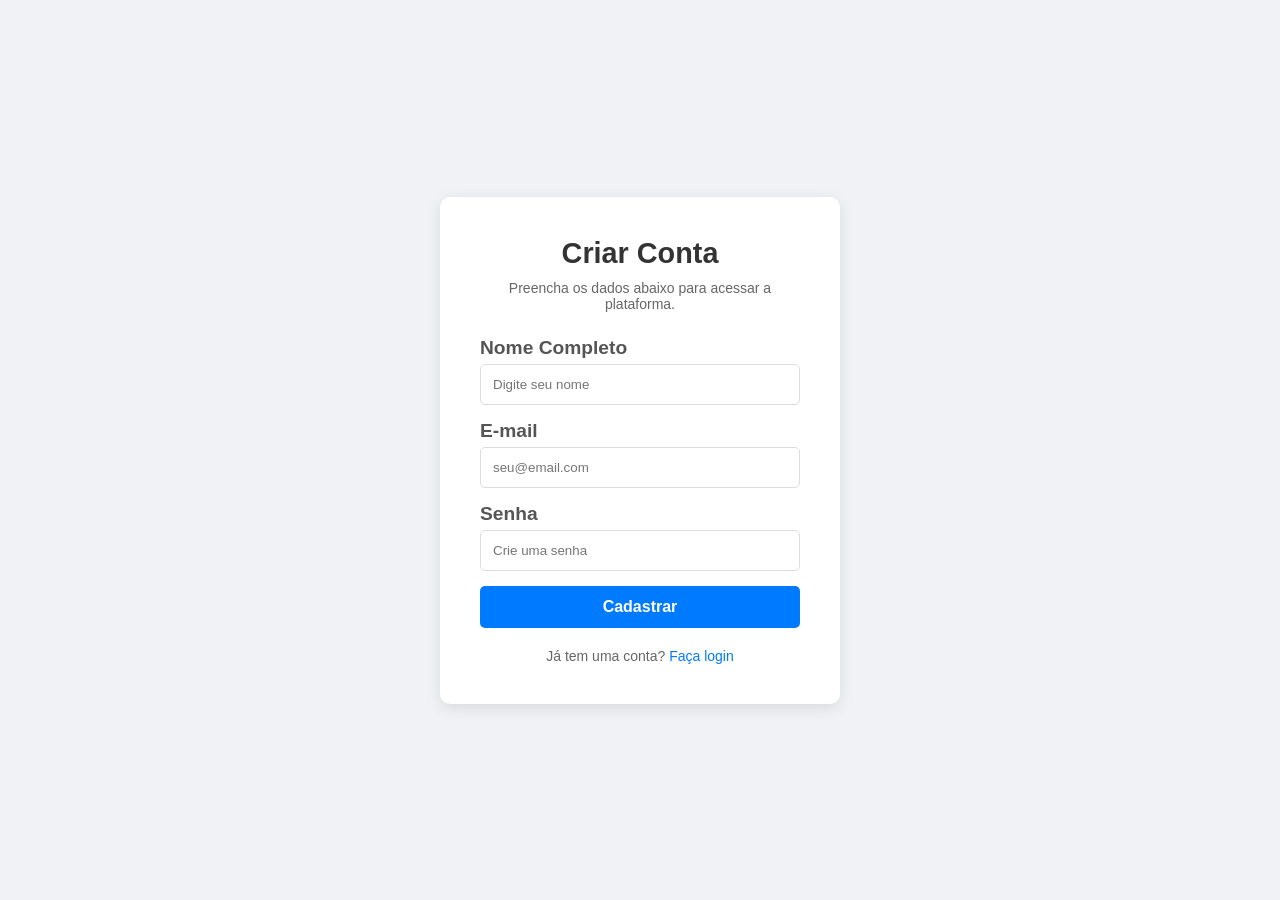
==== cadastro.html @ e16d7cc8 "Add files via upload" ====
<!DOCTYPE html>
<html lang="pt-br">
<head>
    <meta charset="UTF-8">
    <meta name="viewport" content="width=device-width, initial-scale=1.0">
    <title>Página de Cadastro</title>
    <link rel="stylesheet" href="style.css">
</head>
<body>

    <div class="cadastro-container">
        <h2>Criar Conta</h2>
        <p>Preencha os dados abaixo para acessar a plataforma.</p>
        
        <form action="#">
            <div class="input-group">
                <label for="nome">Nome Completo</label>
                <input type="text" id="nome" placeholder="Digite seu nome" required>
            </div>

            <div class="input-group">
                <label for="email">E-mail</label>
                <input type="email" id="email" placeholder="seu@email.com" required>
            </div>

            <div class="input-group">
                <label for="password">Senha</label>
                <input type="password" id="password" placeholder="Crie uma senha" required>
            </div>

            <button type="submit" class="btn-cadastrar">Cadastrar</button>
        </form>
        
        <div class="footer-link">
            Já tem uma conta? <a href="#">Faça login</a>
        </div>
    </div>
  
    <style>

* {
    margin: 0;
    padding: 0;
    box-sizing: border-box;
    font-family: 'Segoe UI', Tahoma, Geneva, Verdana, sans-serif;
}

body {
    background-color: #f0f2f5;
    display: flex;
    justify-content: center;
    align-items: center;
    height: 100vh;
}

.cadastro-container {
    background: #ffffff;
    padding: 40px;
    border-radius: 10px;
    box-shadow: 0 4px 15px rgba(0, 0, 0, 0.1);
    width: 100%;
    max-width: 400px;
}

h2 {
    text-align: center;
    color: #333;
    margin-bottom: 10px;
}

p {
    text-align: center;
    color: #666;
    font-size: 14px;
    margin-bottom: 25px;
}

.input-group {
    margin-bottom: 15px;
}

.input-group label {
    display: block;
    margin-bottom: 5px;
    color: #555;
    font-weight: 600;
}

.input-group input {
    width: 100%;
    padding: 12px;
    border: 1px solid #ddd;
    border-radius: 5px;
    outline: none;
    transition: border-color 0.3s;
}

.input-group input:focus {
    border-color: #007bff;
}

.btn-cadastrar {
    width: 100%;
    padding: 12px;
    background-color: #007bff;
    color: white;
    border: none;
    border-radius: 5px;
    font-size: 16px;
    font-weight: bold;
    cursor: pointer;
}

.btn-cadastrar:hover {
    background-color: #0056b3;
}

.footer-link {
    text-align: center;
    margin-top: 20px;
    font-size: 14px;
    color: #666;
}

.footer-link a {
    color: #007bff;
    text-decoration: none;
}

.footer-link a:hover {
    text-underline-position: under;
    text-decoration: underline;
}

    </style>

</body>
</html>
---- style.css ----
*{
    box-sizing: border-box;
    margin: 0%;
    padding: 0%;
}

html{
    scroll-behavior: smooth;
}

body{
    background-color: #6E7B3C;
}

body, ul, li, p{
    margin: 0px;
    padding: 0px;
    list-style: none;
    font-size: 1.2rem;
    font-family: "Passero One", sans-serif;
    font-weight: 400;
    font-style: normal;
}

h1{
    color: #DEFB84;
}

a {
    text-decoration: none;
    color: black;
}

.card{
    margin: 15px;
    padding-top: 20px;
    padding-bottom: 20px;
    padding-left: 15px;
    padding-right: 15px;
    padding: center;
    display: block;
    object-fit: cover;
    background-color: #43633F;
}

.header {
    background-color: #282D0E;
    display: flex;
    flex-wrap: wrap;
    justify-content: space-between;
    align-items: center;
    padding: 10px;
}

.menu {
    display: flex;
}

.menu li {
    margin: 10px;
}

.menu li a {
    display: block;
    padding: 10px;
    background: #3A420E;
}

.cards{
    align-items: center;
    justify-content: space-between;
    padding: 50px;
    display: flex;
}

.card1 {
    margin: 20px;
    padding-top: 20px;
    padding-bottom: 20px;
    padding-right: 20px;
    padding-left: 20px;
    background-color: #43633F;
}

.card2{
    margin: 20px;
    padding-top: 20px;
    padding-bottom: 20px;
    padding-right: 20px;
    padding-left: 20px;
    background-color: #43633F;
}

.card3{
    margin: 20px;
    padding-top: 20px;
    padding-bottom: 20px;
    padding-right: 20px;
    padding-left: 20px;
    background-color: #43633F;
}

img{
    border-radius: 20px;
}

p{
    color: #F8DBA2;
    display: flex;
    justify-content: center;
}
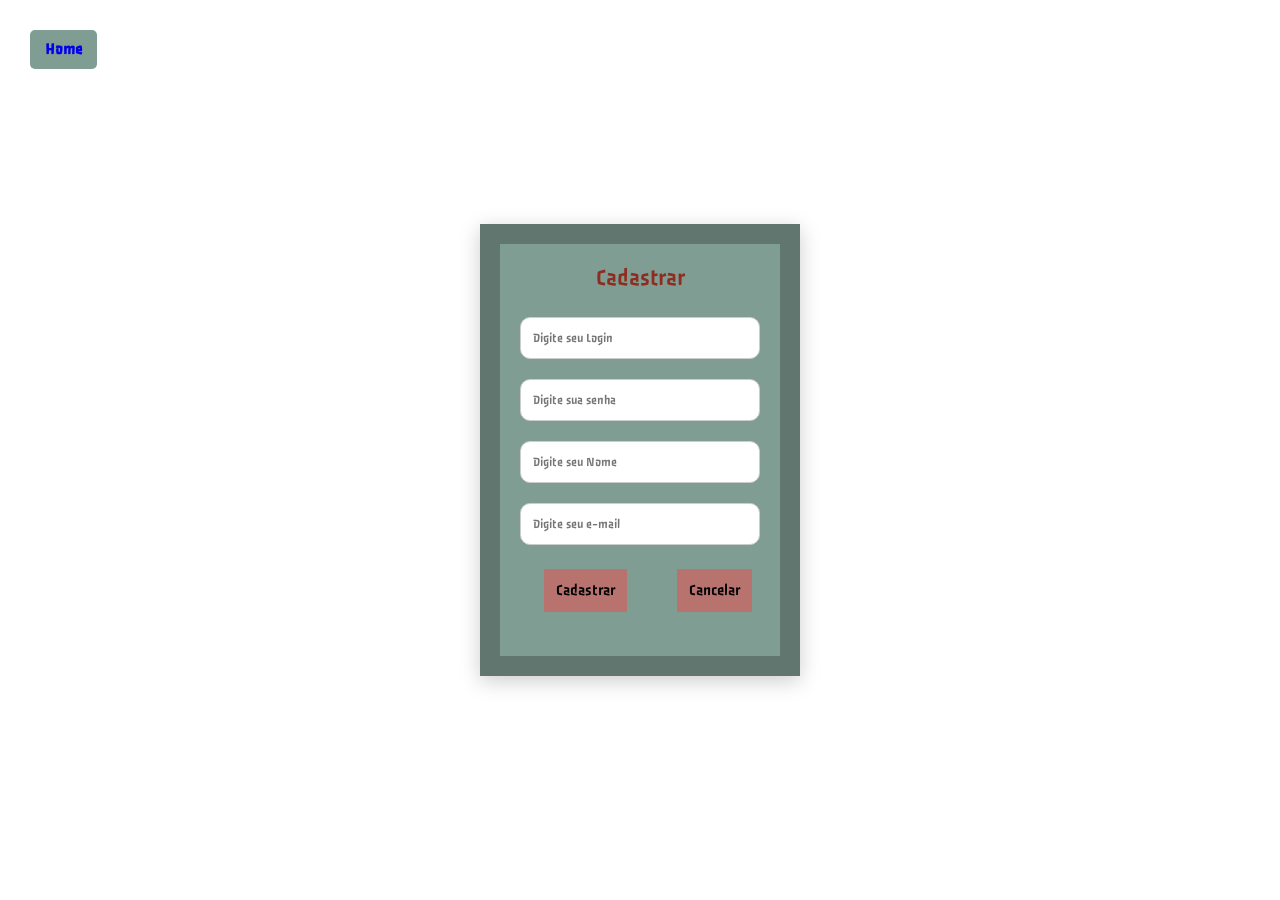
==== commit af2daa14: "Add files via upload" ====
--- a/cadastro.html
+++ b/cadastro.html
@@ -1,138 +1,158 @@
 <!DOCTYPE html>
-<html lang="pt-br">
+<html lang="en">
 <head>
-    <meta charset="UTF-8">
-    <meta name="viewport" content="width=device-width, initial-scale=1.0">
-    <title>Página de Cadastro</title>
-    <link rel="stylesheet" href="style.css">
+  <meta charset="UTF-8">
+  <meta name="viewport" content="width=device-width, initial-scale=1.0">
+  <link rel="preconnect" href="https://fonts.googleapis.com">
+    <link rel="preconnect" href="https://fonts.gstatic.com" crossorigin>
+    <link href="https://fonts.googleapis.com/css2?family=Passero+One&display=swap" rel="stylesheet">
+  <title>Cadastro</title>
+
+  <style>
+    *{
+    margin: 0;
+    padding: 0;
+    box-sizing: border-box;
+    font-family: "Passero One", sans-serif;
+    font-weight: 400;
+    font-style: normal;
+    }
+
+    body {
+      height: 100vh;
+      display: flex;
+      justify-content: center;
+      align-items: center;
+    }
+
+    .login-box {
+      background: #7F9D92;
+      padding: 40px;
+      width: 320px;
+      box-shadow: 0 5px 20px rgba(0,0,0,0.2);
+      text-align: center;
+      border: 20px solid #60766E;
+      padding: 20px;
+      border: 20px solid#60766E;
+    }
+
+  .home-link {
+  font-weight: bold;
+  text-decoration: none;
+    }
+
+    .login-box h2 {
+    margin-bottom: 25px;
+    color: #8D2C1F;
+    font-family: "Passero One", sans-serif;
+    font-weight: 400;
+    font-style: normal;
+    }
+
+    .input-box {
+      margin-bottom: 20px;
+    }
+
+    .input-box input {
+      width: 100%;
+      padding: 12px;
+      border: 1px solid #ccc;
+      border-radius: 10px;
+      outline: none;
+      transition: 0.3s;
+    }
+
+    .input-box input:focus {
+      border-color: #4facfe;
+      box-shadow: 0 0 5px #4facfe;
+    }
+
+    .btn-login {
+      width: 100%;
+      padding: 12px;
+      border: none;
+      background: #B8736F;
+      color: black;
+      font-size: 16px;
+      cursor: pointer;
+      transition: 0.3s;
+    }
+
+    .link {
+      margin-top: 20px;
+      font-size: 20px;
+    }
+
+    .link a {
+      text-decoration: none;
+      color: #B8736F;
+    }
+    
+    .botoes {
+      display: flex;       
+      gap: 20px;
+
+    }
+
+    .botoes {
+      display: grid;
+      grid-template-columns: auto auto; 
+      gap: 50px;
+      width: max-content; 
+      margin: 10%;
+    }
+
+    .login {
+      display: flex;
+      justify-content: space-between; 
+      padding: 20px;
+      background-color: #000000;
+      position: absolute;
+      top: 20px; 
+      left: 20px; 
+      text-decoration: none;
+      background: #7F9D92;
+      color: #000000;
+      padding: 10px 15px;
+      border-radius: 5px;
+      float: left;
+      margin: 10px;
+    }
+
+  </style>
 </head>
 <body>
 
-    <div class="cadastro-container">
-        <h2>Criar Conta</h2>
-        <p>Preencha os dados abaixo para acessar a plataforma.</p>
-        
-        <form action="#">
-            <div class="input-group">
-                <label for="nome">Nome Completo</label>
-                <input type="text" id="nome" placeholder="Digite seu nome" required>
-            </div>
+  <div class="login-box">
+    <div class="login">
+      <a href="index.html" class="home-link">Home</a>
+    </div>
 
-            <div class="input-group">
-                <label for="email">E-mail</label>
-                <input type="email" id="email" placeholder="seu@email.com" required>
-            </div>
+    <h2>Cadastrar</h2>
 
-            <div class="input-group">
-                <label for="password">Senha</label>
-                <input type="password" id="password" placeholder="Crie uma senha" required>
-            </div>
+    <div class="input-box">
+      <input type="Login" placeholder="Digite seu Login">
+    </div>
 
-            <button type="submit" class="btn-cadastrar">Cadastrar</button>
-        </form>
-        
-        <div class="footer-link">
-            Já tem uma conta? <a href="#">Faça login</a>
-        </div>
+    <div class="input-box">
+      <input type="password" placeholder="Digite sua senha">
     </div>
-  
-    <style>
 
-* {
-    margin: 0;
-    padding: 0;
-    box-sizing: border-box;
-    font-family: 'Segoe UI', Tahoma, Geneva, Verdana, sans-serif;
-}
+    <div class="input-box">
+        <input type="Nome" placeholder="Digite seu Nome">
+    </div>
 
-body {
-    background-color: #f0f2f5;
-    display: flex;
-    justify-content: center;
-    align-items: center;
-    height: 100vh;
-}
+    <div class="input-box">
+     <input type="Email" placeholder="Digite seu e-mail">
+    </div>
 
-.cadastro-container {
-    background: #ffffff;
-    padding: 40px;
-    border-radius: 10px;
-    box-shadow: 0 4px 15px rgba(0, 0, 0, 0.1);
-    width: 100%;
-    max-width: 400px;
-}
+    <div class="botoes">
+      <button class="btn-login"><a>Cadastrar</a></button>
 
-h2 {
-    text-align: center;
-    color: #333;
-    margin-bottom: 10px;
-}
+      <button class="btn-login">Cancelar</button>
+    </div>
 
-p {
-    text-align: center;
-    color: #666;
-    font-size: 14px;
-    margin-bottom: 25px;
-}
-
-.input-group {
-    margin-bottom: 15px;
-}
-
-.input-group label {
-    display: block;
-    margin-bottom: 5px;
-    color: #555;
-    font-weight: 600;
-}
-
-.input-group input {
-    width: 100%;
-    padding: 12px;
-    border: 1px solid #ddd;
-    border-radius: 5px;
-    outline: none;
-    transition: border-color 0.3s;
-}
-
-.input-group input:focus {
-    border-color: #007bff;
-}
-
-.btn-cadastrar {
-    width: 100%;
-    padding: 12px;
-    background-color: #007bff;
-    color: white;
-    border: none;
-    border-radius: 5px;
-    font-size: 16px;
-    font-weight: bold;
-    cursor: pointer;
-}
-
-.btn-cadastrar:hover {
-    background-color: #0056b3;
-}
-
-.footer-link {
-    text-align: center;
-    margin-top: 20px;
-    font-size: 14px;
-    color: #666;
-}
-
-.footer-link a {
-    color: #007bff;
-    text-decoration: none;
-}
-
-.footer-link a:hover {
-    text-underline-position: under;
-    text-decoration: underline;
-}
-
-    </style>
+  </div>
 
 </body>
 </html>
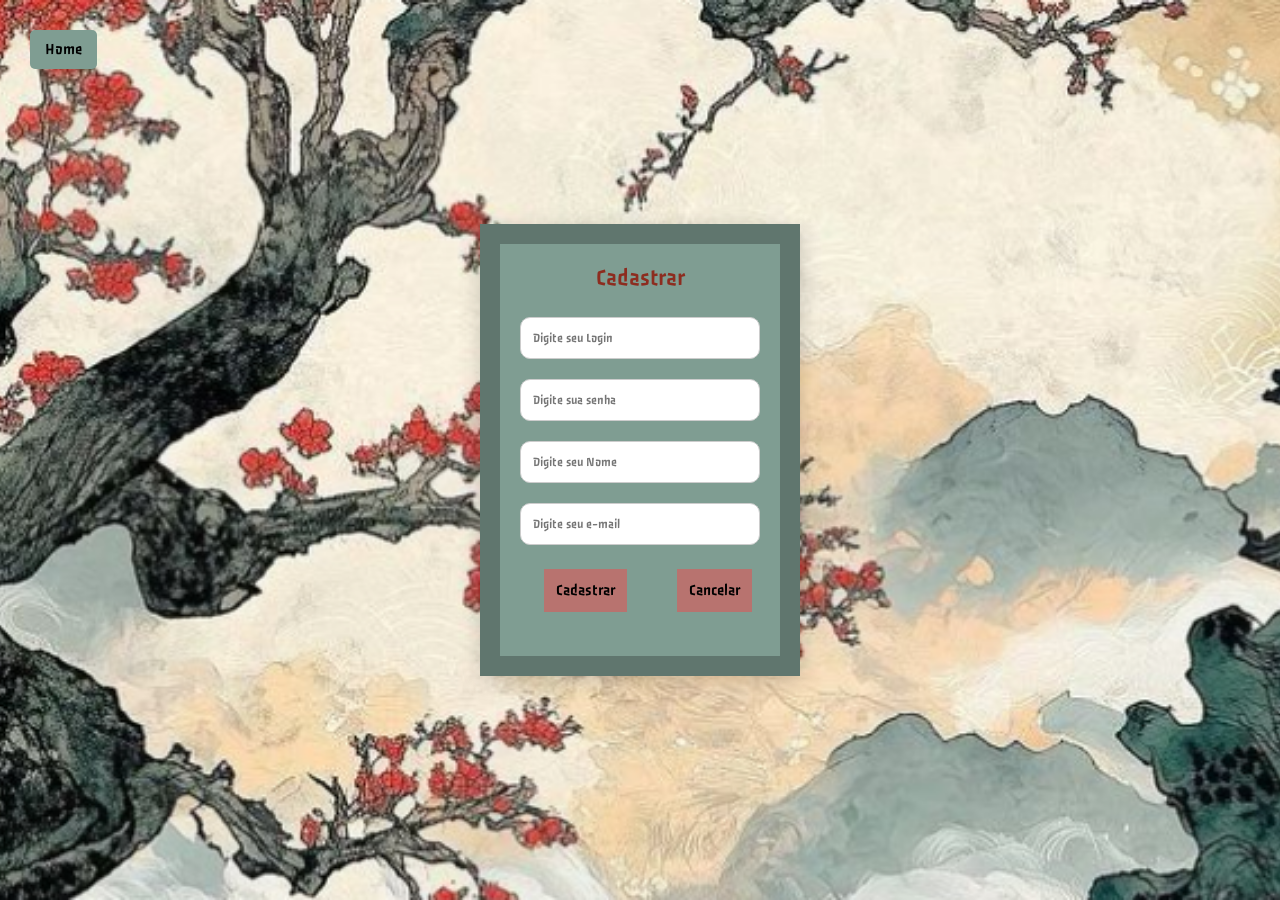
==== commit 9268cbb0: "Add files via upload" ====
--- a/cadastro.html
+++ b/cadastro.html
@@ -23,6 +23,11 @@
       display: flex;
       justify-content: center;
       align-items: center;
+      background-image: url('./img/dragom.jpg.png');
+      background-size: cover;
+      background-position: center;
+      background-repeat: no-repeat;
+      background-attachment: fixed;
     }
 
     .login-box {
@@ -36,9 +41,10 @@
       border: 20px solid#60766E;
     }
 
-  .home-link {
-  font-weight: bold;
-  text-decoration: none;
+    .home-link {
+      font-weight: passero one;
+      text-decoration: none;
+      color: #000000;
     }
 
     .login-box h2 {
@@ -60,11 +66,6 @@
       border-radius: 10px;
       outline: none;
       transition: 0.3s;
-    }
-
-    .input-box input:focus {
-      border-color: #4facfe;
-      box-shadow: 0 0 5px #4facfe;
     }
 
     .btn-login {
